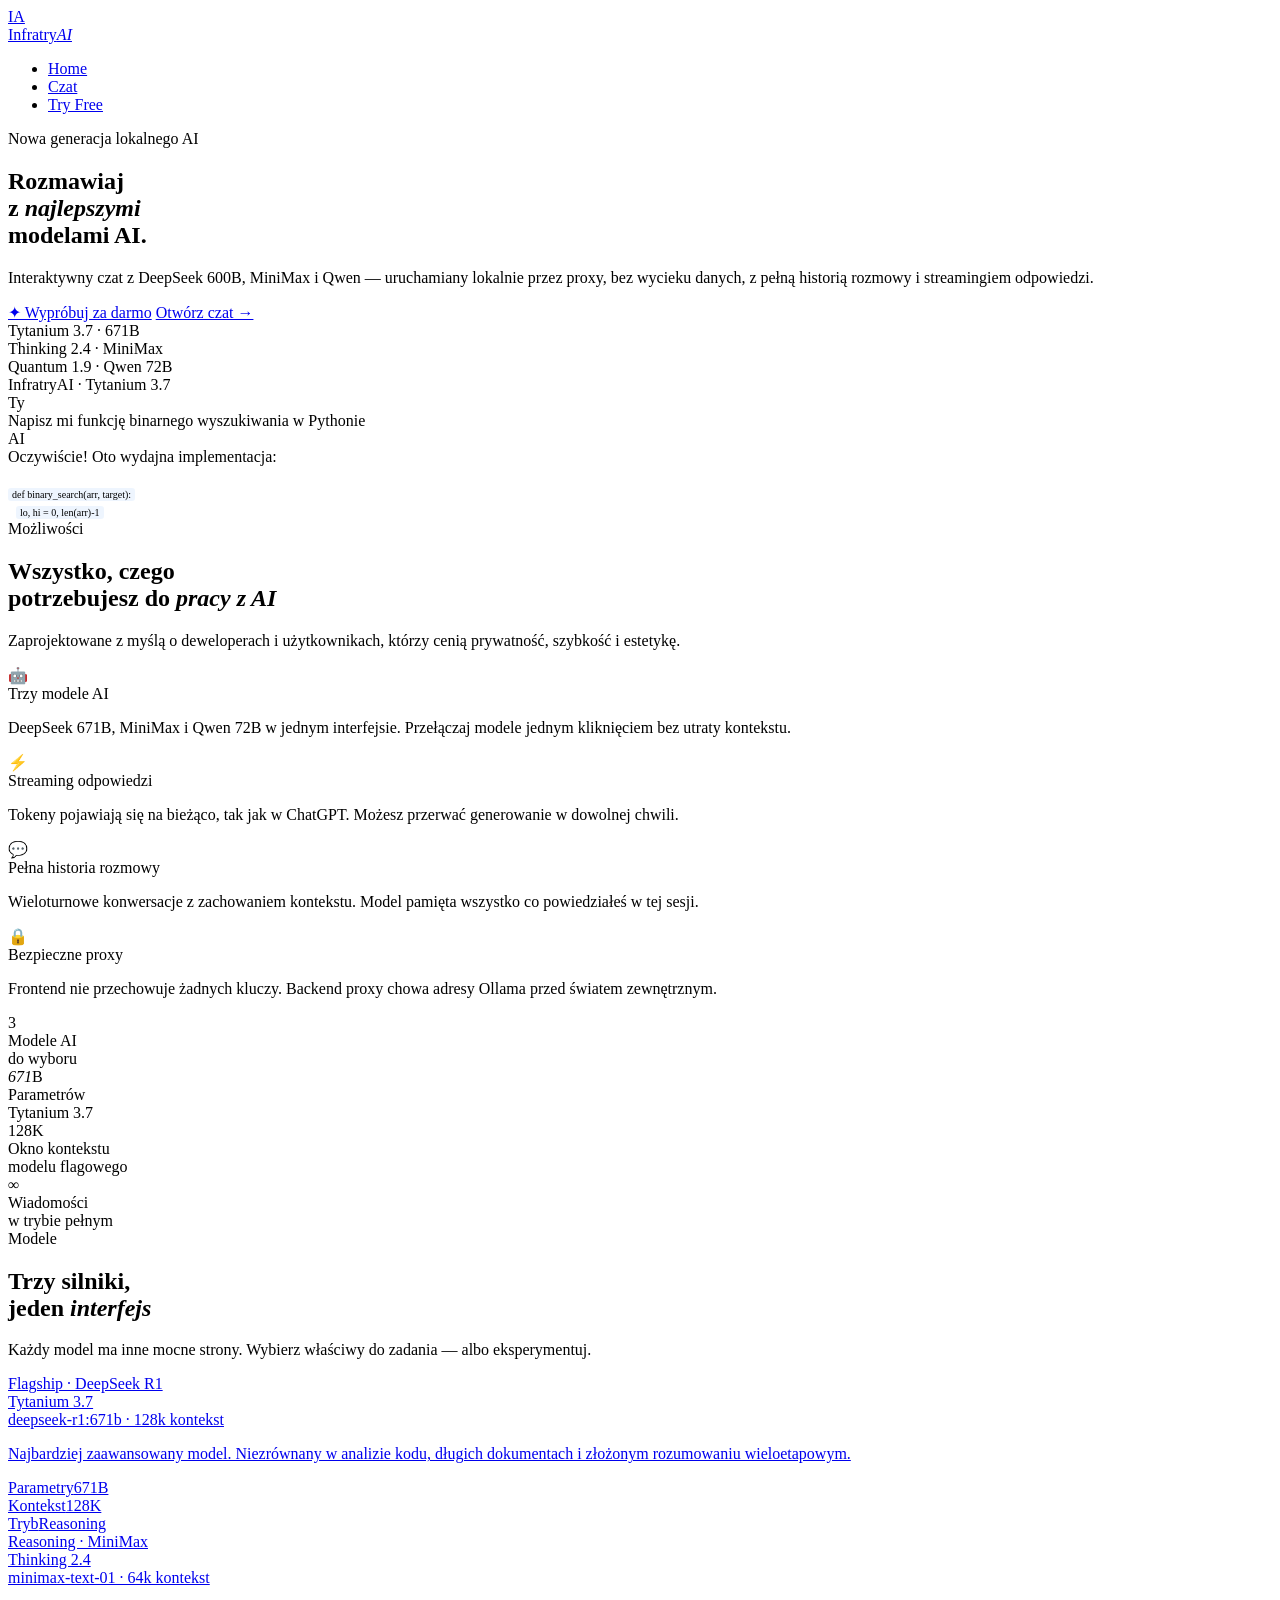
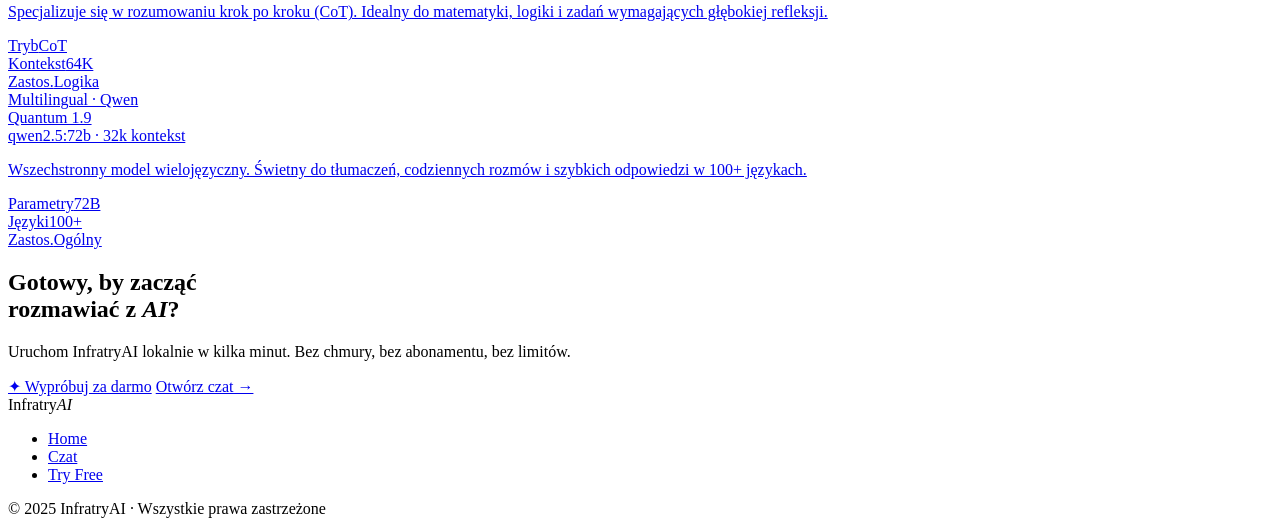
==== files/index.html @ a2c4d682 "Add files via upload" ====
<!DOCTYPE html>
<html lang="pl">
<head>
  <meta charset="UTF-8">
  <meta name="viewport" content="width=device-width, initial-scale=1.0">
  <title>InfratryAI — Rozmawiaj z najlepszymi modelami AI</title>
  <meta name="description" content="Interaktywny czat AI z modelami DeepSeek 600B, MiniMax i Qwen. Lokalnie, bezpiecznie, błyskawicznie.">
  <link rel="stylesheet" href="css/style.css">
</head>
<body>

<!-- NAV -->
<nav class="nav">
  <a href="index.html" class="nav-brand">
    <div class="nav-mark">IA</div>
    <span class="nav-wordmark">Infratry<em>AI</em></span>
  </a>
  <ul class="nav-links" id="nav-links">
    <li><a href="index.html" class="active">Home</a></li>
    <li><a href="czat.html">Czat</a></li>
    <li><a href="try-free.html" class="nav-cta">Try Free</a></li>
  </ul>
  <div class="hamburger" id="hamburger"><span></span><span></span><span></span></div>
</nav>

<!-- HERO -->
<section class="hero">
  <div class="hero-orb orb-1"></div>
  <div class="hero-orb orb-2"></div>
  <div class="hero-orb orb-3"></div>

  <div class="hero-inner">
    <div class="hero-pill">
      <span class="pill-dot"></span>
      Nowa generacja lokalnego AI
    </div>

    <h1 class="hero-h1">
      Rozmawiaj<br>
      z <em>najlepszymi</em><br>
      <span class="dim">modelami AI.</span>
    </h1>

    <p class="hero-desc">
      Interaktywny czat z DeepSeek 600B, MiniMax i Qwen —
      uruchamiany lokalnie przez proxy, bez wycieku danych,
      z pełną historią rozmowy i streamingiem odpowiedzi.
    </p>

    <div class="hero-ctas">
      <a href="try-free.html" class="btn btn-primary">✦ Wypróbuj za darmo</a>
      <a href="czat.html"     class="btn btn-outline">Otwórz czat →</a>
    </div>

    <div class="model-chips">
      <div class="mchip"><span class="mchip-dot blue"></span>Tytanium 3.7 · 671B</div>
      <div class="mchip"><span class="mchip-dot purple"></span>Thinking 2.4 · MiniMax</div>
      <div class="mchip"><span class="mchip-dot teal"></span>Quantum 1.9 · Qwen 72B</div>
    </div>
  </div>

  <!-- Floating chat mockup -->
  <div class="hero-visual">
    <div class="mockup-window">
      <div class="mockup-bar">
        <div class="mockup-dot r"></div>
        <div class="mockup-dot y"></div>
        <div class="mockup-dot g"></div>
        <span class="mockup-title">InfratryAI · Tytanium 3.7</span>
      </div>
      <div class="mockup-body">
        <div class="mock-msg user" style="animation-delay:.1s">
          <div class="mock-avatar usr">Ty</div>
          <div class="mock-bubble">Napisz mi funkcję binarnego wyszukiwania w Pythonie</div>
        </div>
        <div class="mock-msg ai" style="animation-delay:.3s">
          <div class="mock-avatar ai">AI</div>
          <div class="mock-bubble">
            Oczywiście! Oto wydajna implementacja:<br><br>
            <code style="font-family:inherit;background:rgba(91,156,246,0.1);padding:1px 4px;border-radius:3px;font-size:10px">def binary_search(arr, target):</code><br>
            &nbsp;&nbsp;<code style="font-family:inherit;background:rgba(91,156,246,0.1);padding:1px 4px;border-radius:3px;font-size:10px">lo, hi = 0, len(arr)-1</code><span class="mock-cursor"></span>
          </div>
        </div>
      </div>
    </div>
  </div>
</section>

<!-- FEATURES -->
<section class="section">
  <div class="section-inner">
    <div class="eyebrow reveal">Możliwości</div>
    <h2 class="section-h2 reveal" style="transition-delay:.05s">Wszystko, czego<br>potrzebujesz do <em>pracy z AI</em></h2>
    <p class="section-p reveal" style="transition-delay:.1s">Zaprojektowane z myślą o deweloperach i użytkownikach, którzy cenią prywatność, szybkość i estetykę.</p>

    <div class="feat-grid">
      <div class="feat-cell reveal" style="transition-delay:.1s">
        <div class="feat-icon ib">🤖</div>
        <div class="feat-h">Trzy modele AI</div>
        <p class="feat-p">DeepSeek 671B, MiniMax i Qwen 72B w jednym interfejsie. Przełączaj modele jednym kliknięciem bez utraty kontekstu.</p>
      </div>
      <div class="feat-cell reveal" style="transition-delay:.15s">
        <div class="feat-icon ip">⚡</div>
        <div class="feat-h">Streaming odpowiedzi</div>
        <p class="feat-p">Tokeny pojawiają się na bieżąco, tak jak w ChatGPT. Możesz przerwać generowanie w dowolnej chwili.</p>
      </div>
      <div class="feat-cell reveal" style="transition-delay:.2s">
        <div class="feat-icon it">💬</div>
        <div class="feat-h">Pełna historia rozmowy</div>
        <p class="feat-p">Wieloturnowe konwersacje z zachowaniem kontekstu. Model pamięta wszystko co powiedziałeś w tej sesji.</p>
      </div>
      <div class="feat-cell reveal" style="transition-delay:.25s">
        <div class="feat-icon ia">🔒</div>
        <div class="feat-h">Bezpieczne proxy</div>
        <p class="feat-p">Frontend nie przechowuje żadnych kluczy. Backend proxy chowa adresy Ollama przed światem zewnętrznym.</p>
      </div>
    </div>
  </div>
</section>

<!-- STATS -->
<section class="section" style="padding-top:0">
  <div class="section-inner">
    <div class="stats-row reveal">
      <div class="stat-cell">
        <div class="stat-n">3</div>
        <div class="stat-l">Modele AI<br>do wyboru</div>
      </div>
      <div class="stat-cell">
        <div class="stat-n"><em>671</em>B</div>
        <div class="stat-l">Parametrów<br>Tytanium 3.7</div>
      </div>
      <div class="stat-cell">
        <div class="stat-n">128K</div>
        <div class="stat-l">Okno kontekstu<br>modelu flagowego</div>
      </div>
      <div class="stat-cell">
        <div class="stat-n">∞</div>
        <div class="stat-l">Wiadomości<br>w trybie pełnym</div>
      </div>
    </div>
  </div>
</section>

<!-- MODELS -->
<section class="section">
  <div class="section-inner">
    <div class="eyebrow reveal">Modele</div>
    <h2 class="section-h2 reveal" style="transition-delay:.05s">Trzy silniki,<br>jeden <em>interfejs</em></h2>
    <p class="section-p reveal" style="transition-delay:.1s">Każdy model ma inne mocne strony. Wybierz właściwy do zadania — albo eksperymentuj.</p>

    <div class="models-strip">
      <a href="czat.html?model=tytanium-3.7" class="model-tile t-blue reveal" style="transition-delay:.1s">
        <div class="tile-eyebrow blue"><span class="tile-dot"></span>Flagship · DeepSeek R1</div>
        <div class="tile-name">Tytanium 3.7</div>
        <div class="tile-alias">deepseek-r1:671b · 128k kontekst</div>
        <p class="tile-desc">Najbardziej zaawansowany model. Niezrównany w analizie kodu, długich dokumentach i złożonym rozumowaniu wieloetapowym.</p>
        <div class="tile-specs">
          <div><span class="tile-spec-label">Parametry</span><span class="tile-spec-val">671B</span></div>
          <div><span class="tile-spec-label">Kontekst</span><span class="tile-spec-val">128K</span></div>
          <div><span class="tile-spec-label">Tryb</span><span class="tile-spec-val">Reasoning</span></div>
        </div>
      </a>

      <a href="czat.html?model=thinking-2.4" class="model-tile t-purple reveal" style="transition-delay:.15s">
        <div class="tile-eyebrow purple"><span class="tile-dot"></span>Reasoning · MiniMax</div>
        <div class="tile-name">Thinking 2.4</div>
        <div class="tile-alias">minimax-text-01 · 64k kontekst</div>
        <p class="tile-desc">Specjalizuje się w rozumowaniu krok po kroku (CoT). Idealny do matematyki, logiki i zadań wymagających głębokiej refleksji.</p>
        <div class="tile-specs">
          <div><span class="tile-spec-label">Tryb</span><span class="tile-spec-val">CoT</span></div>
          <div><span class="tile-spec-label">Kontekst</span><span class="tile-spec-val">64K</span></div>
          <div><span class="tile-spec-label">Zastos.</span><span class="tile-spec-val">Logika</span></div>
        </div>
      </a>

      <a href="czat.html?model=quantum-1.9" class="model-tile t-teal reveal" style="transition-delay:.2s">
        <div class="tile-eyebrow teal"><span class="tile-dot"></span>Multilingual · Qwen</div>
        <div class="tile-name">Quantum 1.9</div>
        <div class="tile-alias">qwen2.5:72b · 32k kontekst</div>
        <p class="tile-desc">Wszechstronny model wielojęzyczny. Świetny do tłumaczeń, codziennych rozmów i szybkich odpowiedzi w 100+ językach.</p>
        <div class="tile-specs">
          <div><span class="tile-spec-label">Parametry</span><span class="tile-spec-val">72B</span></div>
          <div><span class="tile-spec-label">Języki</span><span class="tile-spec-val">100+</span></div>
          <div><span class="tile-spec-label">Zastos.</span><span class="tile-spec-val">Ogólny</span></div>
        </div>
      </a>
    </div>
  </div>
</section>

<!-- CTA BAND -->
<section class="cta-band">
  <div class="cta-band-inner">
    <h2 class="cta-h">Gotowy, by zacząć<br>rozmawiać z <em>AI</em>?</h2>
    <p class="cta-p">Uruchom InfratryAI lokalnie w kilka minut. Bez chmury, bez abonamentu, bez limitów.</p>
    <div class="cta-btns">
      <a href="try-free.html" class="btn btn-primary">✦ Wypróbuj za darmo</a>
      <a href="czat.html"     class="btn btn-outline">Otwórz czat →</a>
    </div>
  </div>
</section>

<!-- FOOTER -->
<footer>
  <div class="footer-brand">Infratry<em>AI</em></div>
  <ul class="footer-nav">
    <li><a href="index.html">Home</a></li>
    <li><a href="czat.html">Czat</a></li>
    <li><a href="try-free.html">Try Free</a></li>
  </ul>
  <div class="footer-copy">© 2025 InfratryAI · Wszystkie prawa zastrzeżone</div>
</footer>

<script src="js/main.js"></script>
</body>
</html>
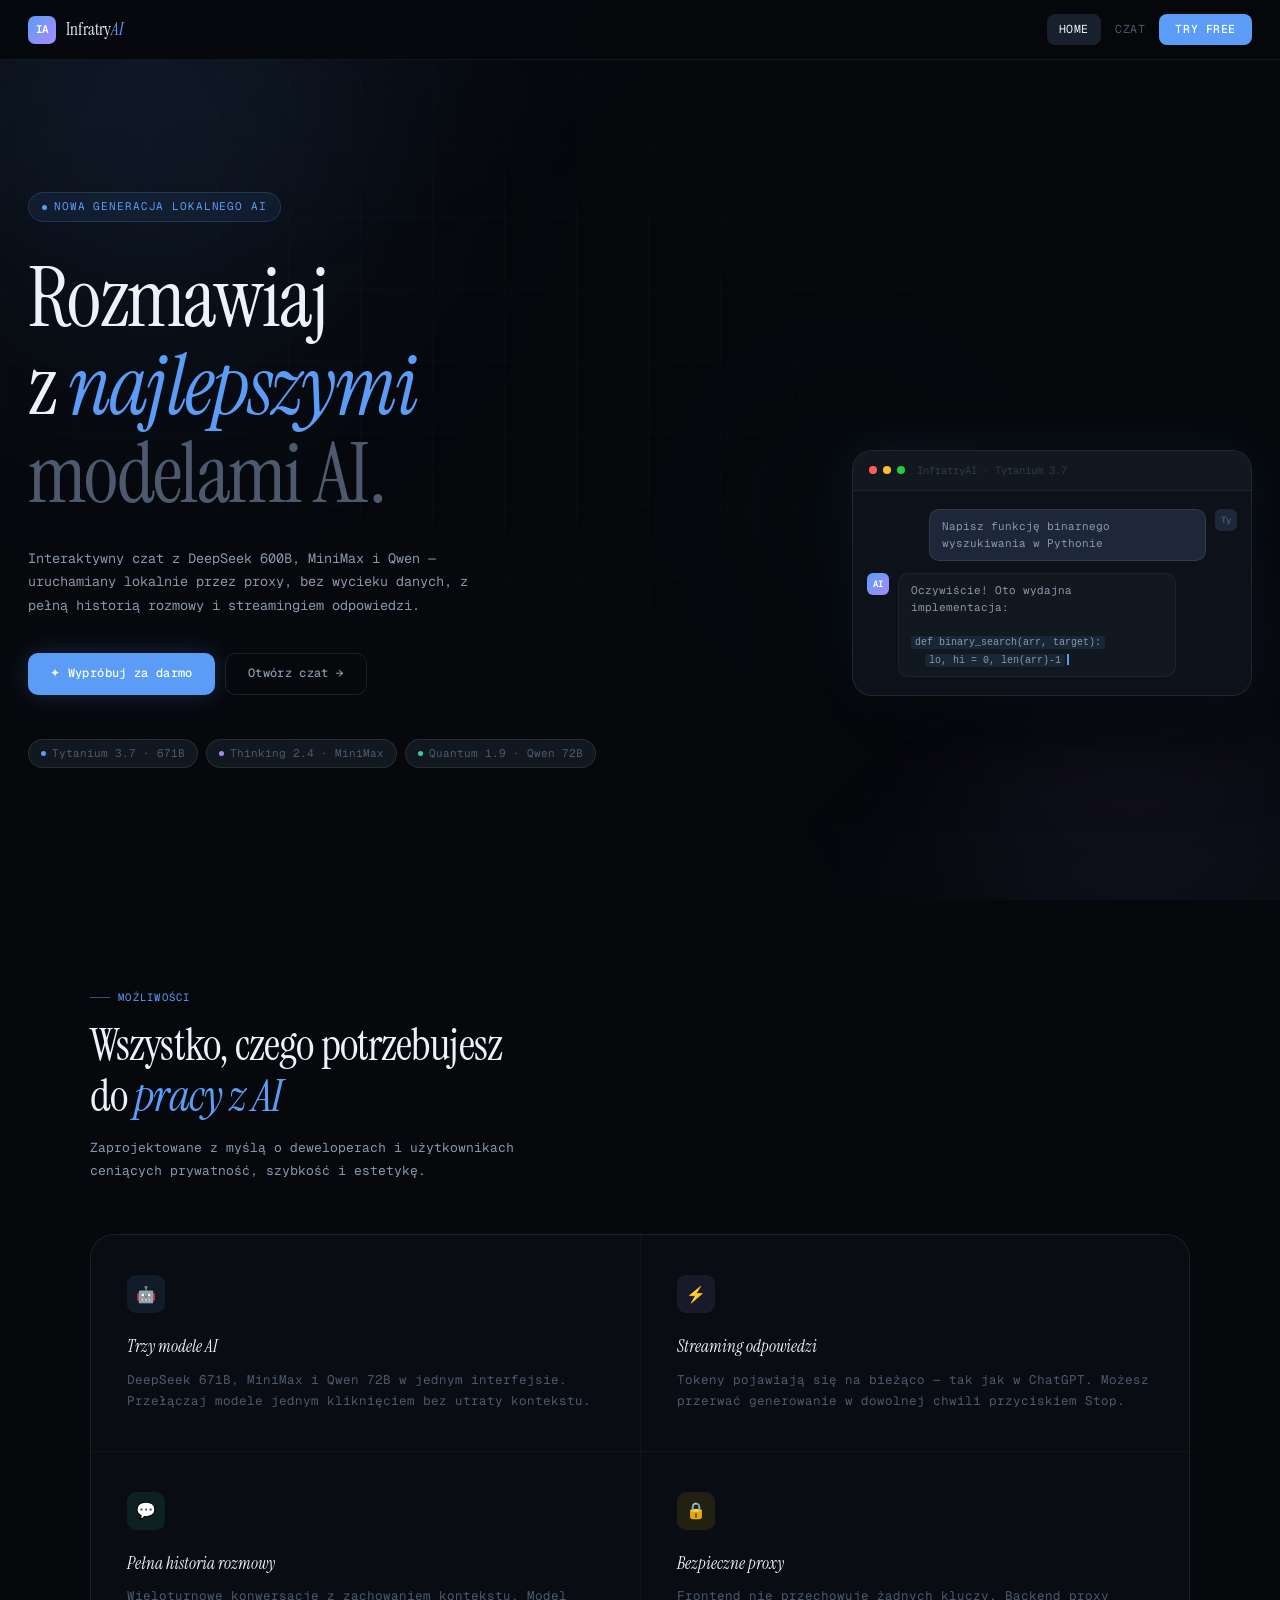
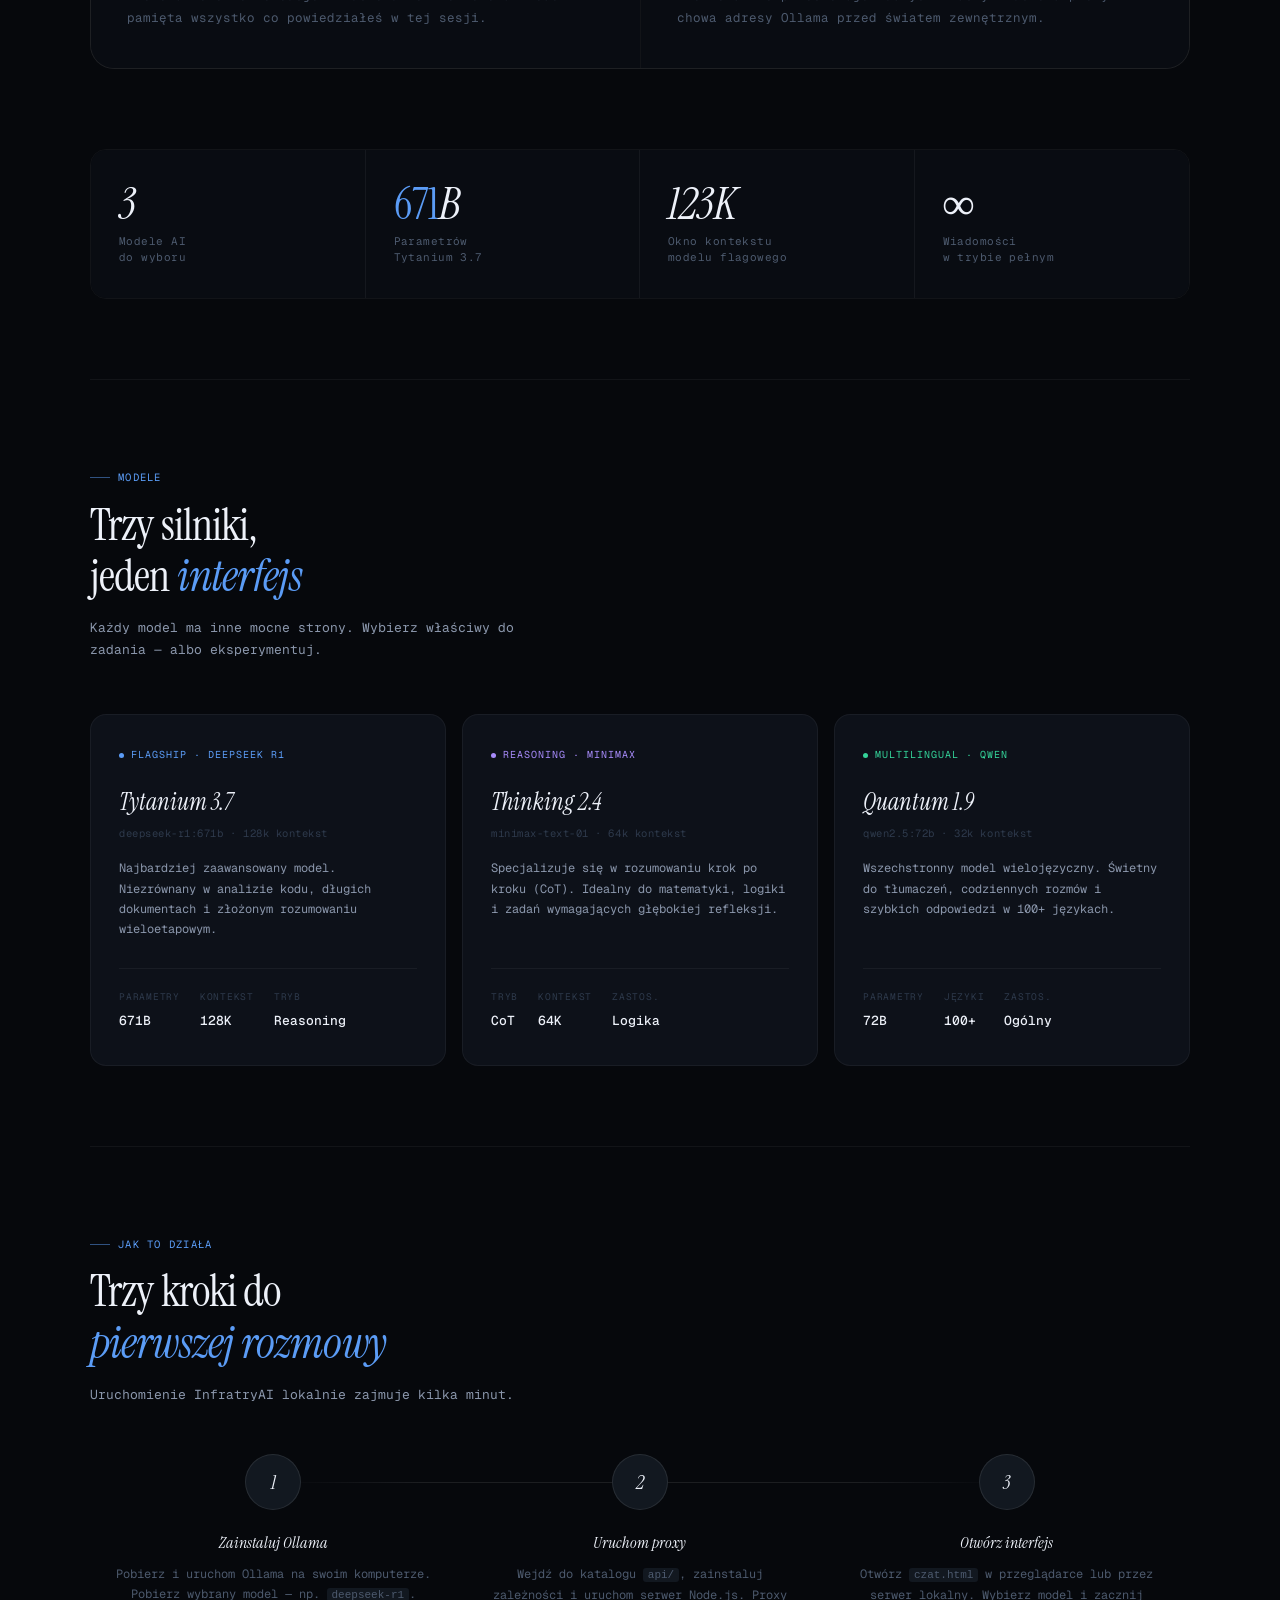
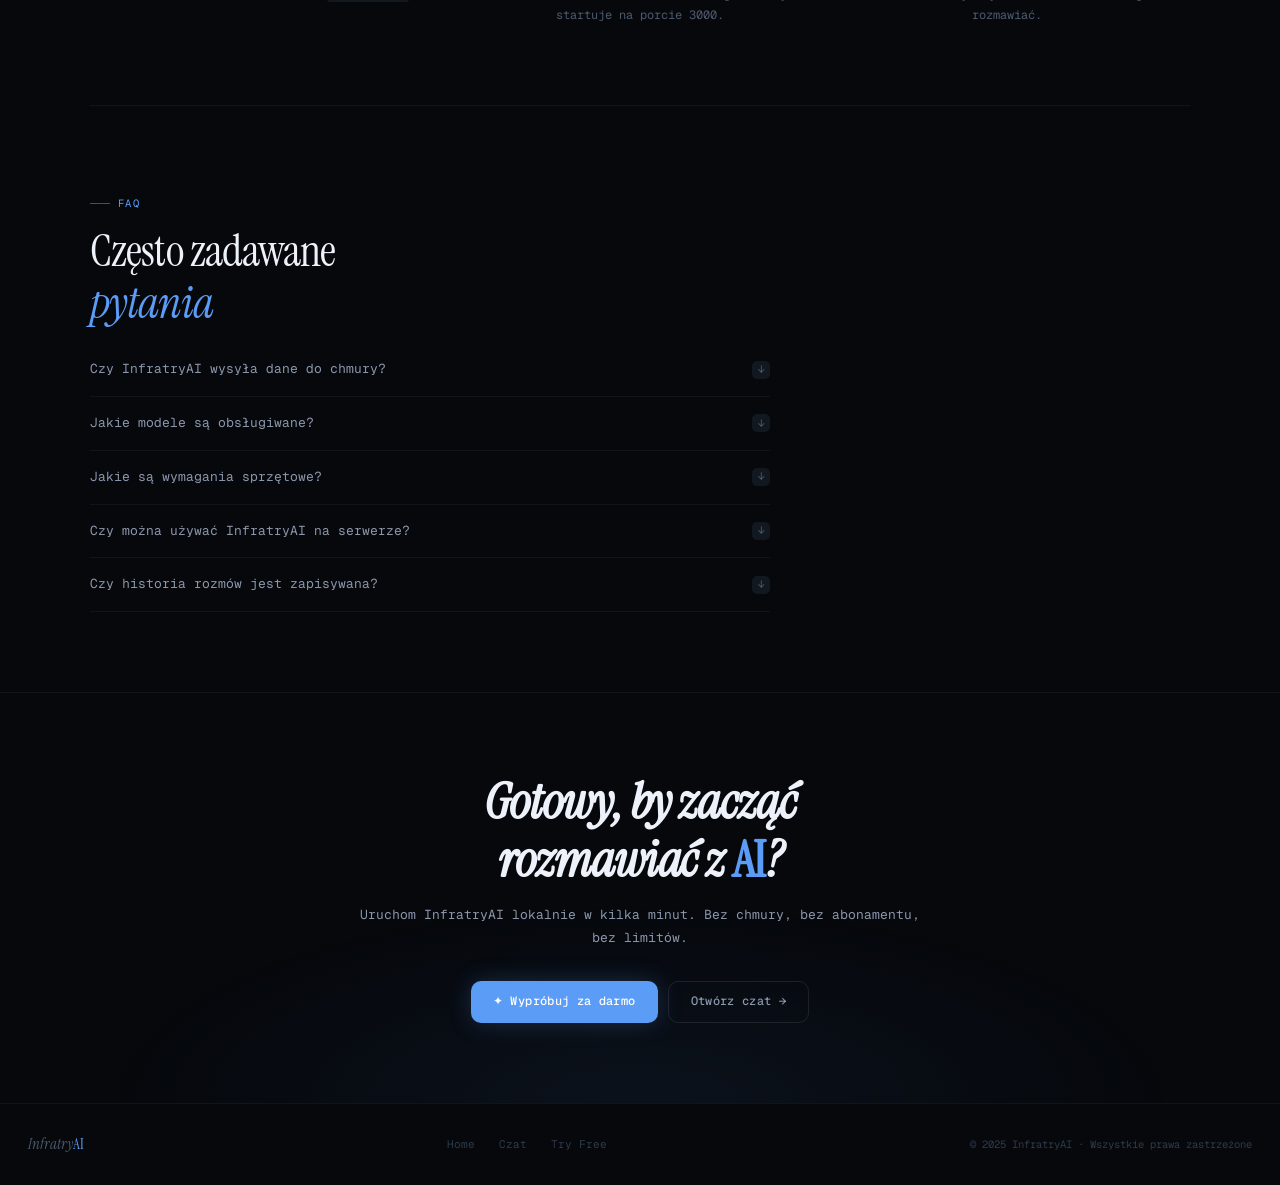
==== commit 955df328: "Add files via upload" ====
--- a/files/index.html
+++ b/files/index.html
@@ -1,11 +1,205 @@
 <!DOCTYPE html>
 <html lang="pl">
 <head>
-  <meta charset="UTF-8">
-  <meta name="viewport" content="width=device-width, initial-scale=1.0">
-  <title>InfratryAI — Rozmawiaj z najlepszymi modelami AI</title>
-  <meta name="description" content="Interaktywny czat AI z modelami DeepSeek 600B, MiniMax i Qwen. Lokalnie, bezpiecznie, błyskawicznie.">
-  <link rel="stylesheet" href="css/style.css">
+<meta charset="UTF-8">
+<meta name="viewport" content="width=device-width, initial-scale=1.0">
+<title>InfratryAI — Rozmawiaj z najlepszymi modelami AI</title>
+<meta name="description" content="Interaktywny czat AI z modelami DeepSeek 600B, MiniMax i Qwen.">
+<link rel="preconnect" href="https://fonts.googleapis.com">
+<link rel="preconnect" href="https://fonts.gstatic.com" crossorigin>
+<link href="https://fonts.googleapis.com/css2?family=Instrument+Serif:ital@0;1&family=Geist+Mono:wght@300;400;500;600&display=swap" rel="stylesheet">
+<style>
+:root{
+  --s0:#06080c;--s1:#090c12;--s2:#0d1119;--s3:#121820;--s4:#181f2d;--s5:#1e2739;--s6:#263147;
+  --b1:rgba(255,255,255,0.05);--b2:rgba(255,255,255,0.09);--b3:rgba(255,255,255,0.14);
+  --t1:#edf1f9;--t2:#8b97ac;--t3:#4d5a6e;--t4:#2e3a4c;
+  --blue:#5b9cf6;--purple:#a78bfa;--teal:#34d399;--amber:#fbbf24;
+  --serif:'Instrument Serif',Georgia,serif;
+  --mono:'Geist Mono','SF Mono',Menlo,monospace;
+  --nav-h:60px;--max:1100px;--r:10px;--r-lg:16px;--r-xl:24px;
+}
+*,*::before,*::after{box-sizing:border-box;margin:0;padding:0}
+html{scroll-behavior:smooth}
+body{font-family:var(--mono);background:var(--s0);color:var(--t1);line-height:1.6;overflow-x:hidden;-webkit-font-smoothing:antialiased}
+body::before{content:'';position:fixed;inset:0;background:radial-gradient(ellipse 80% 60% at 10% 0%,rgba(91,156,246,.05) 0%,transparent 55%),radial-gradient(ellipse 60% 50% at 90% 100%,rgba(167,139,250,.04) 0%,transparent 50%);pointer-events:none;z-index:0}
+
+/* NAV */
+.nav{position:fixed;top:0;left:0;right:0;height:var(--nav-h);z-index:900;display:flex;align-items:center;justify-content:space-between;padding:0 28px;background:rgba(6,8,12,.92);backdrop-filter:blur(28px);border-bottom:1px solid var(--b1)}
+.nav-brand{display:flex;align-items:center;gap:10px;text-decoration:none}
+.nav-mark{width:28px;height:28px;background:linear-gradient(135deg,var(--blue),var(--purple));border-radius:7px;display:flex;align-items:center;justify-content:center;font-size:11px;font-weight:600;color:#fff;letter-spacing:-.5px}
+.nav-wordmark{font-family:var(--serif);font-size:17px;color:var(--t1)}
+.nav-wordmark em{font-style:italic;color:var(--blue)}
+.nav-links{display:flex;align-items:center;gap:2px;list-style:none}
+.nav-links a{display:block;padding:6px 12px;color:var(--t3);text-decoration:none;font-size:11.5px;letter-spacing:.05em;text-transform:uppercase;border-radius:8px;transition:all .2s}
+.nav-links a:hover,.nav-links a.active{color:var(--t1);background:var(--s4)}
+.nav-cta{background:var(--blue)!important;color:#fff!important;font-weight:500!important;padding:6px 16px!important}
+.nav-cta:hover{background:#4a8fe8!important;transform:translateY(-1px)}
+.hamburger{display:none;flex-direction:column;gap:5px;cursor:pointer;padding:6px;border-radius:6px}
+.hamburger span{display:block;width:20px;height:1.5px;background:var(--t2);border-radius:2px;transition:all .25s}
+
+/* HERO */
+.hero{position:relative;min-height:100vh;display:flex;align-items:center;padding:calc(var(--nav-h) + 80px) 28px 80px;overflow:hidden;z-index:1}
+.hero::before{content:'';position:absolute;inset:0;background-image:linear-gradient(rgba(91,156,246,.03) 1px,transparent 1px),linear-gradient(90deg,rgba(91,156,246,.03) 1px,transparent 1px);background-size:72px 72px;mask-image:radial-gradient(ellipse 75% 75% at 40% 40%,black 20%,transparent 100%);pointer-events:none}
+.orb{position:absolute;border-radius:50%;filter:blur(100px);pointer-events:none}
+.orb1{width:700px;height:700px;top:-200px;left:-200px;background:radial-gradient(circle,rgba(91,156,246,.13),transparent 65%);animation:drift 12s ease-in-out infinite}
+.orb2{width:500px;height:500px;bottom:-100px;right:-100px;background:radial-gradient(circle,rgba(167,139,250,.09),transparent 65%);animation:drift 15s ease-in-out infinite reverse}
+.orb3{width:300px;height:300px;top:40%;left:55%;background:radial-gradient(circle,rgba(52,211,153,.06),transparent 65%);animation:drift 9s ease-in-out infinite 3s}
+@keyframes drift{0%,100%{transform:translate(0,0) scale(1)}33%{transform:translate(30px,-20px) scale(1.04)}66%{transform:translate(-20px,15px) scale(.97)}}
+.hero-inner{position:relative;z-index:1;max-width:660px}
+.pill{display:inline-flex;align-items:center;gap:7px;padding:5px 13px;background:rgba(91,156,246,.08);border:1px solid rgba(91,156,246,.2);border-radius:100px;font-size:11px;color:var(--blue);letter-spacing:.08em;text-transform:uppercase;margin-bottom:32px;animation:fadeup .7s ease both}
+.pill-dot{width:5px;height:5px;border-radius:50%;background:var(--blue);animation:blink 2s ease-in-out infinite}
+@keyframes blink{0%,100%{opacity:1}50%{opacity:.2}}
+.hero-h1{font-family:var(--serif);font-size:clamp(3rem,6.5vw,5.5rem);font-weight:400;line-height:1.06;letter-spacing:-.02em;margin-bottom:28px;animation:fadeup .7s ease .1s both}
+.hero-h1 em{font-style:italic;color:var(--blue)}
+.hero-h1 .dim{color:var(--t3)}
+.hero-desc{font-size:13.5px;color:var(--t2);max-width:440px;margin-bottom:36px;line-height:1.75;animation:fadeup .7s ease .2s both}
+.hero-ctas{display:flex;gap:10px;flex-wrap:wrap;margin-bottom:44px;animation:fadeup .7s ease .3s both}
+.mchips{display:flex;flex-wrap:wrap;gap:8px;animation:fadeup .7s ease .4s both}
+.mchip{display:flex;align-items:center;gap:6px;padding:5px 12px;background:var(--s3);border:1px solid var(--b2);border-radius:100px;font-size:11px;color:var(--t3)}
+.mchip-dot{width:5px;height:5px;border-radius:50%;flex-shrink:0}
+.md-blue{background:var(--blue)}.md-purple{background:var(--purple)}.md-teal{background:var(--teal)}
+
+/* Hero visual */
+.hero-visual{position:absolute;right:28px;top:50%;transform:translateY(-50%);width:400px;animation:fadeup .9s ease .5s both;pointer-events:none}
+.mockup{background:var(--s2);border:1px solid var(--b2);border-radius:20px;overflow:hidden;box-shadow:0 40px 80px rgba(0,0,0,.5),0 0 60px rgba(91,156,246,.1)}
+.mbar{display:flex;align-items:center;gap:6px;padding:11px 16px;background:var(--s3);border-bottom:1px solid var(--b1)}
+.mdot{width:8px;height:8px;border-radius:50%}
+.mdot.r{background:#ff5f56}.mdot.y{background:#ffbd2e}.mdot.g{background:#27c93f}
+.mtitle{margin-left:6px;font-size:10.5px;color:var(--t4)}
+.mbody{padding:18px 14px;display:flex;flex-direction:column;gap:12px}
+.mmsg{display:flex;gap:9px}
+.mmsg.mu{flex-direction:row-reverse}
+.mav{width:22px;height:22px;border-radius:6px;flex-shrink:0;display:flex;align-items:center;justify-content:center;font-size:9px;font-weight:600;color:#fff}
+.mav.ai{background:linear-gradient(135deg,var(--blue),var(--purple))}.mav.u{background:var(--s5);color:var(--t3)}
+.mb{padding:8px 12px;border-radius:10px;font-size:11px;line-height:1.55;max-width:75%}
+.mmsg.ai .mb{background:var(--s3);border:1px solid var(--b1);color:var(--t2)}
+.mmsg.mu .mb{background:var(--s5);border:1px solid var(--b2);color:var(--t2)}
+.mcur{display:inline-block;width:2px;height:11px;background:var(--blue);vertical-align:middle;margin-left:2px;animation:blink .8s step-end infinite}
+
+/* BUTTONS */
+.btn{display:inline-flex;align-items:center;gap:7px;padding:10px 22px;border-radius:var(--r);font-family:var(--mono);font-size:12px;font-weight:500;letter-spacing:.03em;text-decoration:none;cursor:pointer;border:none;transition:all .2s ease;white-space:nowrap}
+.btn-p{background:var(--blue);color:#fff;box-shadow:0 0 24px rgba(91,156,246,.22)}
+.btn-p:hover{background:#4a8fe8;box-shadow:0 0 40px rgba(91,156,246,.35);transform:translateY(-1px)}
+.btn-o{background:transparent;color:var(--t2);border:1px solid var(--b2)}
+.btn-o:hover{background:var(--s3);border-color:var(--b3);color:var(--t1);transform:translateY(-1px)}
+
+/* SECTIONS */
+.sec{position:relative;z-index:1;padding:80px 28px}
+.sec-inner{max-width:var(--max);margin:0 auto}
+.eyebrow{display:inline-flex;align-items:center;gap:8px;font-size:10.5px;letter-spacing:.12em;text-transform:uppercase;color:var(--blue);margin-bottom:14px}
+.eyebrow::before{content:'';display:block;width:20px;height:1px;background:var(--blue);opacity:.5}
+.sec-h2{font-family:var(--serif);font-size:clamp(1.9rem,3.5vw,3rem);font-weight:400;line-height:1.15;letter-spacing:-.02em;margin-bottom:14px}
+.sec-h2 em{font-style:italic;color:var(--blue)}
+.sec-p{font-size:13px;color:var(--t2);max-width:460px;line-height:1.75;margin-bottom:52px}
+
+/* FEATURES GRID */
+.feat-grid{display:grid;grid-template-columns:repeat(2,1fr);gap:1px;background:var(--b1);border:1px solid var(--b1);border-radius:var(--r-xl);overflow:hidden}
+.feat-cell{background:var(--s1);padding:40px 36px;transition:background .3s;position:relative;overflow:hidden}
+.feat-cell::after{content:'';position:absolute;top:0;left:0;right:0;height:1px;background:linear-gradient(90deg,transparent,var(--b3),transparent);opacity:0;transition:opacity .3s}
+.feat-cell:hover{background:var(--s2)}.feat-cell:hover::after{opacity:1}
+.feat-icon{width:38px;height:38px;border-radius:9px;display:flex;align-items:center;justify-content:center;font-size:16px;margin-bottom:20px}
+.fi-b{background:rgba(91,156,246,.1)}.fi-p{background:rgba(167,139,250,.1)}.fi-t{background:rgba(52,211,153,.1)}.fi-a{background:rgba(251,191,36,.1)}
+.feat-h{font-family:var(--serif);font-size:17px;font-style:italic;margin-bottom:8px;color:var(--t1)}
+.feat-p{font-size:12.5px;color:var(--t3);line-height:1.7}
+
+/* STATS */
+.stats-row{display:grid;grid-template-columns:repeat(4,1fr);border:1px solid var(--b1);border-radius:var(--r-lg);overflow:hidden;margin-bottom:0}
+.stat-cell{padding:32px 28px;border-right:1px solid var(--b1);background:var(--s1)}
+.stat-cell:last-child{border-right:none}
+.stat-n{font-family:var(--serif);font-size:2.8rem;font-style:italic;color:var(--t1);line-height:1;margin-bottom:6px}
+.stat-n em{color:var(--blue);font-style:normal}
+.stat-l{font-size:11px;color:var(--t3);letter-spacing:.04em;line-height:1.5}
+
+/* MODELS */
+.models-strip{display:grid;grid-template-columns:repeat(3,1fr);gap:16px}
+.mtile{position:relative;background:var(--s2);border:1px solid var(--b1);border-radius:var(--r-lg);padding:32px 28px;transition:all .3s ease;text-decoration:none;display:flex;flex-direction:column;overflow:hidden;color:var(--t1)}
+.mtile::before{content:'';position:absolute;inset:0;border-radius:inherit;opacity:0;transition:opacity .3s}
+.mtile.tb::before{background:radial-gradient(ellipse 80% 60% at 50% 0%,rgba(91,156,246,.09),transparent)}
+.mtile.tp::before{background:radial-gradient(ellipse 80% 60% at 50% 0%,rgba(167,139,250,.08),transparent)}
+.mtile.tt::before{background:radial-gradient(ellipse 80% 60% at 50% 0%,rgba(52,211,153,.07),transparent)}
+.mtile:hover{transform:translateY(-4px);box-shadow:0 24px 48px rgba(0,0,0,.4)}
+.mtile:hover::before{opacity:1}
+.mtile.tb:hover{border-color:rgba(91,156,246,.25)}
+.mtile.tp:hover{border-color:rgba(167,139,250,.25)}
+.mtile.tt:hover{border-color:rgba(52,211,153,.25)}
+.tile-ey{display:flex;align-items:center;gap:7px;font-size:10px;letter-spacing:.1em;text-transform:uppercase;margin-bottom:20px;position:relative}
+.tile-ey.tc-b{color:var(--blue)}.tile-ey.tc-p{color:var(--purple)}.tile-ey.tc-t{color:var(--teal)}
+.tile-dot{width:5px;height:5px;border-radius:50%;background:currentColor;animation:blink 2.5s ease-in-out infinite}
+.tile-name{font-family:var(--serif);font-size:24px;font-style:italic;margin-bottom:4px;color:var(--t1);position:relative}
+.tile-alias{font-size:10.5px;color:var(--t4);letter-spacing:.05em;margin-bottom:16px;position:relative}
+.tile-desc{font-size:12px;color:var(--t2);line-height:1.7;margin-bottom:28px;flex:1;position:relative}
+.tile-specs{display:flex;gap:20px;padding-top:20px;border-top:1px solid var(--b1);position:relative}
+.spec-l{font-size:9.5px;color:var(--t4);text-transform:uppercase;letter-spacing:.08em;display:block;margin-bottom:3px}
+.spec-v{font-size:13px;color:var(--t1);font-weight:500}
+
+/* HOW IT WORKS */
+.steps{display:grid;grid-template-columns:repeat(3,1fr);gap:0;position:relative}
+.steps::before{content:'';position:absolute;top:28px;left:calc(100%/6);right:calc(100%/6);height:1px;background:linear-gradient(90deg,transparent,var(--b2) 20%,var(--b2) 80%,transparent);pointer-events:none}
+.step{padding:0 24px;text-align:center}
+.step-num{width:56px;height:56px;border-radius:50%;background:var(--s3);border:1px solid var(--b2);display:flex;align-items:center;justify-content:center;margin:0 auto 20px;font-family:var(--serif);font-size:20px;font-style:italic;color:var(--t1);position:relative;z-index:1;transition:all .3s}
+.step:hover .step-num{background:var(--s4);border-color:rgba(91,156,246,.3);box-shadow:0 0 24px rgba(91,156,246,.15)}
+.step-title{font-family:var(--serif);font-size:16px;font-style:italic;margin-bottom:8px;color:var(--t1)}
+.step-desc{font-size:12px;color:var(--t3);line-height:1.7}
+/* FAQ */
+.faq-list{max-width:680px}
+.faq-item{border-bottom:1px solid var(--b1)}
+.faq-q{display:flex;align-items:center;justify-content:space-between;padding:16px 0;cursor:pointer;color:var(--t2);font-size:13px;transition:color .2s;gap:12px}
+.faq-q:hover{color:var(--t1)}
+.faq-arrow{width:18px;height:18px;border-radius:5px;background:var(--s3);display:flex;align-items:center;justify-content:center;font-size:11px;flex-shrink:0;transition:all .25s;color:var(--t3)}
+.faq-item.open .faq-arrow{background:var(--s4);transform:rotate(180deg);color:var(--blue)}
+.faq-a{max-height:0;overflow:hidden;transition:max-height .3s ease,padding .3s ease;font-size:12.5px;color:var(--t3);line-height:1.75}
+.faq-item.open .faq-a{max-height:200px;padding-bottom:16px}
+/* CTA BAND */
+.cta-band{position:relative;z-index:1;padding:80px 28px;text-align:center;border-top:1px solid var(--b1);overflow:hidden}
+.cta-band::before{content:'';position:absolute;inset:0;background:radial-gradient(ellipse 60% 70% at 50% 100%,rgba(91,156,246,.07),transparent 70%);pointer-events:none}
+.cta-inner{position:relative;max-width:560px;margin:0 auto}
+.cta-h{font-family:var(--serif);font-size:clamp(2rem,4vw,3.2rem);font-style:italic;line-height:1.12;letter-spacing:-.02em;margin-bottom:16px}
+.cta-h em{color:var(--blue);font-style:normal}
+.cta-p{font-size:13px;color:var(--t2);line-height:1.75;margin-bottom:32px}
+.cta-btns{display:flex;gap:10px;justify-content:center;flex-wrap:wrap}
+
+/* FOOTER */
+footer{position:relative;z-index:1;border-top:1px solid var(--b1);padding:28px;display:flex;align-items:center;justify-content:space-between;flex-wrap:wrap;gap:12px}
+.f-brand{font-family:var(--serif);font-size:15px;font-style:italic;color:var(--t3)}
+.f-brand em{color:var(--blue);font-style:normal}
+.f-nav{display:flex;gap:4px;list-style:none}
+.f-nav a{display:block;padding:4px 10px;font-size:11px;color:var(--t4);text-decoration:none;border-radius:6px;transition:color .2s}
+.f-nav a:hover{color:var(--t2)}
+.f-copy{font-size:10.5px;color:var(--t4)}
+.sec-divider{height:1px;background:var(--b1);max-width:var(--max);margin:0 auto}
+
+/* ANIMATIONS */
+@keyframes fadeup{from{opacity:0;transform:translateY(18px)}to{opacity:1;transform:translateY(0)}}
+.reveal{opacity:0;transform:translateY(16px);transition:opacity .6s ease,transform .6s ease}
+.reveal.in{opacity:1;transform:translateY(0)}
+
+/* RESPONSIVE */
+@media(max-width:960px){.hero-visual{display:none}}
+@media(max-width:900px){
+  .models-strip{grid-template-columns:1fr}
+  .stats-row{grid-template-columns:repeat(2,1fr)}
+  .stat-cell:nth-child(2){border-right:none}
+  .stat-cell:nth-child(3){border-top:1px solid var(--b1)}
+  .stat-cell:nth-child(4){border-top:1px solid var(--b1);border-right:none}
+  .feat-grid{grid-template-columns:1fr}
+}
+@media(max-width:720px){
+  .hamburger{display:flex}
+  .nav-links{position:fixed;top:var(--nav-h);left:0;right:0;background:rgba(9,12,18,.97);backdrop-filter:blur(20px);border-bottom:1px solid var(--b1);flex-direction:column;padding:12px;gap:2px;display:none;z-index:800}
+  .nav-links.open{display:flex}
+  .nav-links a{width:100%;padding:10px 14px;font-size:12px}
+  .sec{padding:56px 20px}
+  .hero{padding-left:20px;padding-right:20px}
+}
+@media(max-width:480px){
+  .hero-ctas{flex-direction:column}
+  .btn{width:100%;justify-content:center}
+  .cta-btns{flex-direction:column;align-items:center}
+  .stats-row{grid-template-columns:1fr}
+  .stat-cell{border-right:none!important;border-top:1px solid var(--b1)}
+  .stat-cell:first-child{border-top:none}
+}
+</style>
 </head>
 <body>
 
@@ -25,60 +219,44 @@
 
 <!-- HERO -->
 <section class="hero">
-  <div class="hero-orb orb-1"></div>
-  <div class="hero-orb orb-2"></div>
-  <div class="hero-orb orb-3"></div>
+  <div class="orb orb1"></div>
+  <div class="orb orb2"></div>
+  <div class="orb orb3"></div>
 
   <div class="hero-inner">
-    <div class="hero-pill">
-      <span class="pill-dot"></span>
-      Nowa generacja lokalnego AI
-    </div>
-
+    <div class="pill"><span class="pill-dot"></span>Nowa generacja lokalnego AI</div>
     <h1 class="hero-h1">
-      Rozmawiaj<br>
-      z <em>najlepszymi</em><br>
-      <span class="dim">modelami AI.</span>
+      Rozmawiaj<br>z <em>najlepszymi</em><br><span class="dim">modelami AI.</span>
     </h1>
-
-    <p class="hero-desc">
-      Interaktywny czat z DeepSeek 600B, MiniMax i Qwen —
-      uruchamiany lokalnie przez proxy, bez wycieku danych,
-      z pełną historią rozmowy i streamingiem odpowiedzi.
-    </p>
-
+    <p class="hero-desc">Interaktywny czat z DeepSeek 600B, MiniMax i Qwen — uruchamiany lokalnie przez proxy, bez wycieku danych, z pełną historią rozmowy i streamingiem odpowiedzi.</p>
     <div class="hero-ctas">
-      <a href="try-free.html" class="btn btn-primary">✦ Wypróbuj za darmo</a>
-      <a href="czat.html"     class="btn btn-outline">Otwórz czat →</a>
-    </div>
-
-    <div class="model-chips">
-      <div class="mchip"><span class="mchip-dot blue"></span>Tytanium 3.7 · 671B</div>
-      <div class="mchip"><span class="mchip-dot purple"></span>Thinking 2.4 · MiniMax</div>
-      <div class="mchip"><span class="mchip-dot teal"></span>Quantum 1.9 · Qwen 72B</div>
-    </div>
-  </div>
-
-  <!-- Floating chat mockup -->
+      <a href="try-free.html" class="btn btn-p">✦ Wypróbuj za darmo</a>
+      <a href="czat.html"     class="btn btn-o">Otwórz czat →</a>
+    </div>
+    <div class="mchips">
+      <div class="mchip"><span class="mchip-dot md-blue"></span>Tytanium 3.7 · 671B</div>
+      <div class="mchip"><span class="mchip-dot md-purple"></span>Thinking 2.4 · MiniMax</div>
+      <div class="mchip"><span class="mchip-dot md-teal"></span>Quantum 1.9 · Qwen 72B</div>
+    </div>
+  </div>
+
+  <!-- Floating mockup -->
   <div class="hero-visual">
-    <div class="mockup-window">
-      <div class="mockup-bar">
-        <div class="mockup-dot r"></div>
-        <div class="mockup-dot y"></div>
-        <div class="mockup-dot g"></div>
-        <span class="mockup-title">InfratryAI · Tytanium 3.7</span>
-      </div>
-      <div class="mockup-body">
-        <div class="mock-msg user" style="animation-delay:.1s">
-          <div class="mock-avatar usr">Ty</div>
-          <div class="mock-bubble">Napisz mi funkcję binarnego wyszukiwania w Pythonie</div>
+    <div class="mockup">
+      <div class="mbar">
+        <div class="mdot r"></div><div class="mdot y"></div><div class="mdot g"></div>
+        <span class="mtitle">InfratryAI · Tytanium 3.7</span>
+      </div>
+      <div class="mbody">
+        <div class="mmsg mu">
+          <div class="mav u">Ty</div>
+          <div class="mb">Napisz funkcję binarnego wyszukiwania w Pythonie</div>
         </div>
-        <div class="mock-msg ai" style="animation-delay:.3s">
-          <div class="mock-avatar ai">AI</div>
-          <div class="mock-bubble">
-            Oczywiście! Oto wydajna implementacja:<br><br>
-            <code style="font-family:inherit;background:rgba(91,156,246,0.1);padding:1px 4px;border-radius:3px;font-size:10px">def binary_search(arr, target):</code><br>
-            &nbsp;&nbsp;<code style="font-family:inherit;background:rgba(91,156,246,0.1);padding:1px 4px;border-radius:3px;font-size:10px">lo, hi = 0, len(arr)-1</code><span class="mock-cursor"></span>
+        <div class="mmsg ai">
+          <div class="mav ai">AI</div>
+          <div class="mb">Oczywiście! Oto wydajna implementacja:<br><br>
+            <code style="background:rgba(91,156,246,.1);padding:1px 4px;border-radius:3px;font-size:10px">def binary_search(arr, target):</code><br>
+            &nbsp;&nbsp;<code style="background:rgba(91,156,246,.1);padding:1px 4px;border-radius:3px;font-size:10px">lo, hi = 0, len(arr)-1</code><span class="mcur"></span>
           </div>
         </div>
       </div>
@@ -87,30 +265,29 @@
 </section>
 
 <!-- FEATURES -->
-<section class="section">
-  <div class="section-inner">
+<section class="sec">
+  <div class="sec-inner">
     <div class="eyebrow reveal">Możliwości</div>
-    <h2 class="section-h2 reveal" style="transition-delay:.05s">Wszystko, czego<br>potrzebujesz do <em>pracy z AI</em></h2>
-    <p class="section-p reveal" style="transition-delay:.1s">Zaprojektowane z myślą o deweloperach i użytkownikach, którzy cenią prywatność, szybkość i estetykę.</p>
-
+    <h2 class="sec-h2 reveal" style="transition-delay:.05s">Wszystko, czego potrzebujesz<br>do <em>pracy z AI</em></h2>
+    <p class="sec-p reveal" style="transition-delay:.1s">Zaprojektowane z myślą o deweloperach i użytkownikach ceniących prywatność, szybkość i estetykę.</p>
     <div class="feat-grid">
       <div class="feat-cell reveal" style="transition-delay:.1s">
-        <div class="feat-icon ib">🤖</div>
+        <div class="feat-icon fi-b">🤖</div>
         <div class="feat-h">Trzy modele AI</div>
         <p class="feat-p">DeepSeek 671B, MiniMax i Qwen 72B w jednym interfejsie. Przełączaj modele jednym kliknięciem bez utraty kontekstu.</p>
       </div>
       <div class="feat-cell reveal" style="transition-delay:.15s">
-        <div class="feat-icon ip">⚡</div>
+        <div class="feat-icon fi-p">⚡</div>
         <div class="feat-h">Streaming odpowiedzi</div>
-        <p class="feat-p">Tokeny pojawiają się na bieżąco, tak jak w ChatGPT. Możesz przerwać generowanie w dowolnej chwili.</p>
+        <p class="feat-p">Tokeny pojawiają się na bieżąco — tak jak w ChatGPT. Możesz przerwać generowanie w dowolnej chwili przyciskiem Stop.</p>
       </div>
       <div class="feat-cell reveal" style="transition-delay:.2s">
-        <div class="feat-icon it">💬</div>
+        <div class="feat-icon fi-t">💬</div>
         <div class="feat-h">Pełna historia rozmowy</div>
         <p class="feat-p">Wieloturnowe konwersacje z zachowaniem kontekstu. Model pamięta wszystko co powiedziałeś w tej sesji.</p>
       </div>
       <div class="feat-cell reveal" style="transition-delay:.25s">
-        <div class="feat-icon ia">🔒</div>
+        <div class="feat-icon fi-a">🔒</div>
         <div class="feat-h">Bezpieczne proxy</div>
         <p class="feat-p">Frontend nie przechowuje żadnych kluczy. Backend proxy chowa adresy Ollama przed światem zewnętrznym.</p>
       </div>
@@ -119,8 +296,8 @@
 </section>
 
 <!-- STATS -->
-<section class="section" style="padding-top:0">
-  <div class="section-inner">
+<section class="sec" style="padding-top:0;padding-bottom:80px">
+  <div class="sec-inner">
     <div class="stats-row reveal">
       <div class="stat-cell">
         <div class="stat-n">3</div>
@@ -143,75 +320,171 @@
 </section>
 
 <!-- MODELS -->
-<section class="section">
-  <div class="section-inner">
+<section class="sec" style="padding-top:0">
+  <div class="sec-inner">
+    <div class="sec-divider" style="margin-bottom:80px"></div>
     <div class="eyebrow reveal">Modele</div>
-    <h2 class="section-h2 reveal" style="transition-delay:.05s">Trzy silniki,<br>jeden <em>interfejs</em></h2>
-    <p class="section-p reveal" style="transition-delay:.1s">Każdy model ma inne mocne strony. Wybierz właściwy do zadania — albo eksperymentuj.</p>
+    <h2 class="sec-h2 reveal" style="transition-delay:.05s">Trzy silniki,<br>jeden <em>interfejs</em></h2>
+    <p class="sec-p reveal" style="transition-delay:.1s">Każdy model ma inne mocne strony. Wybierz właściwy do zadania — albo eksperymentuj.</p>
 
     <div class="models-strip">
-      <a href="czat.html?model=tytanium-3.7" class="model-tile t-blue reveal" style="transition-delay:.1s">
-        <div class="tile-eyebrow blue"><span class="tile-dot"></span>Flagship · DeepSeek R1</div>
+      <a href="czat.html?model=tytanium-3.7" class="mtile tb reveal" style="transition-delay:.1s">
+        <div class="tile-ey tc-b"><span class="tile-dot"></span>Flagship · DeepSeek R1</div>
         <div class="tile-name">Tytanium 3.7</div>
         <div class="tile-alias">deepseek-r1:671b · 128k kontekst</div>
         <p class="tile-desc">Najbardziej zaawansowany model. Niezrównany w analizie kodu, długich dokumentach i złożonym rozumowaniu wieloetapowym.</p>
         <div class="tile-specs">
-          <div><span class="tile-spec-label">Parametry</span><span class="tile-spec-val">671B</span></div>
-          <div><span class="tile-spec-label">Kontekst</span><span class="tile-spec-val">128K</span></div>
-          <div><span class="tile-spec-label">Tryb</span><span class="tile-spec-val">Reasoning</span></div>
+          <div><span class="spec-l">Parametry</span><span class="spec-v">671B</span></div>
+          <div><span class="spec-l">Kontekst</span><span class="spec-v">128K</span></div>
+          <div><span class="spec-l">Tryb</span><span class="spec-v">Reasoning</span></div>
         </div>
       </a>
 
-      <a href="czat.html?model=thinking-2.4" class="model-tile t-purple reveal" style="transition-delay:.15s">
-        <div class="tile-eyebrow purple"><span class="tile-dot"></span>Reasoning · MiniMax</div>
+      <a href="czat.html?model=thinking-2.4" class="mtile tp reveal" style="transition-delay:.15s">
+        <div class="tile-ey tc-p"><span class="tile-dot"></span>Reasoning · MiniMax</div>
         <div class="tile-name">Thinking 2.4</div>
         <div class="tile-alias">minimax-text-01 · 64k kontekst</div>
         <p class="tile-desc">Specjalizuje się w rozumowaniu krok po kroku (CoT). Idealny do matematyki, logiki i zadań wymagających głębokiej refleksji.</p>
         <div class="tile-specs">
-          <div><span class="tile-spec-label">Tryb</span><span class="tile-spec-val">CoT</span></div>
-          <div><span class="tile-spec-label">Kontekst</span><span class="tile-spec-val">64K</span></div>
-          <div><span class="tile-spec-label">Zastos.</span><span class="tile-spec-val">Logika</span></div>
+          <div><span class="spec-l">Tryb</span><span class="spec-v">CoT</span></div>
+          <div><span class="spec-l">Kontekst</span><span class="spec-v">64K</span></div>
+          <div><span class="spec-l">Zastos.</span><span class="spec-v">Logika</span></div>
         </div>
       </a>
 
-      <a href="czat.html?model=quantum-1.9" class="model-tile t-teal reveal" style="transition-delay:.2s">
-        <div class="tile-eyebrow teal"><span class="tile-dot"></span>Multilingual · Qwen</div>
+      <a href="czat.html?model=quantum-1.9" class="mtile tt reveal" style="transition-delay:.2s">
+        <div class="tile-ey tc-t"><span class="tile-dot"></span>Multilingual · Qwen</div>
         <div class="tile-name">Quantum 1.9</div>
         <div class="tile-alias">qwen2.5:72b · 32k kontekst</div>
         <p class="tile-desc">Wszechstronny model wielojęzyczny. Świetny do tłumaczeń, codziennych rozmów i szybkich odpowiedzi w 100+ językach.</p>
         <div class="tile-specs">
-          <div><span class="tile-spec-label">Parametry</span><span class="tile-spec-val">72B</span></div>
-          <div><span class="tile-spec-label">Języki</span><span class="tile-spec-val">100+</span></div>
-          <div><span class="tile-spec-label">Zastos.</span><span class="tile-spec-val">Ogólny</span></div>
+          <div><span class="spec-l">Parametry</span><span class="spec-v">72B</span></div>
+          <div><span class="spec-l">Języki</span><span class="spec-v">100+</span></div>
+          <div><span class="spec-l">Zastos.</span><span class="spec-v">Ogólny</span></div>
         </div>
       </a>
     </div>
   </div>
 </section>
 
+<!-- HOW IT WORKS -->
+<section class="sec" style="padding-top:0">
+  <div class="sec-inner">
+    <div class="sec-divider" style="margin-bottom:80px"></div>
+    <div class="eyebrow reveal">Jak to działa</div>
+    <h2 class="sec-h2 reveal" style="transition-delay:.05s">Trzy kroki do<br><em>pierwszej rozmowy</em></h2>
+    <p class="sec-p reveal" style="transition-delay:.1s;margin-bottom:48px">Uruchomienie InfratryAI lokalnie zajmuje kilka minut.</p>
+    <div class="steps">
+      <div class="step reveal" style="transition-delay:.1s">
+        <div class="step-num">1</div>
+        <div class="step-title">Zainstaluj Ollama</div>
+        <p class="step-desc">Pobierz i uruchom Ollama na swoim komputerze. Pobierz wybrany model — np. <code style="background:var(--s3);padding:1px 5px;border-radius:3px;font-size:11px">deepseek-r1</code>.</p>
+      </div>
+      <div class="step reveal" style="transition-delay:.15s">
+        <div class="step-num">2</div>
+        <div class="step-title">Uruchom proxy</div>
+        <p class="step-desc">Wejdź do katalogu <code style="background:var(--s3);padding:1px 5px;border-radius:3px;font-size:11px">api/</code>, zainstaluj zależności i uruchom serwer Node.js. Proxy startuje na porcie 3000.</p>
+      </div>
+      <div class="step reveal" style="transition-delay:.2s">
+        <div class="step-num">3</div>
+        <div class="step-title">Otwórz interfejs</div>
+        <p class="step-desc">Otwórz <code style="background:var(--s3);padding:1px 5px;border-radius:3px;font-size:11px">czat.html</code> w przeglądarce lub przez serwer lokalny. Wybierz model i zacznij rozmawiać.</p>
+      </div>
+    </div>
+  </div>
+</section>
+
+<!-- FAQ -->
+<section class="sec" style="padding-top:0">
+  <div class="sec-inner">
+    <div class="sec-divider" style="margin-bottom:80px"></div>
+    <div class="eyebrow reveal">FAQ</div>
+    <h2 class="sec-h2 reveal" style="transition-delay:.05s">Często zadawane<br><em>pytania</em></h2>
+    <div class="faq-list reveal" style="transition-delay:.1s">
+      <div class="faq-item"><div class="faq-q" onclick="toggleFaq(this)"><span>Czy InfratryAI wysyła dane do chmury?</span><span class="faq-arrow">↓</span></div><div class="faq-a">Nie. Wszystkie rozmowy są przetwarzane lokalnie przez Ollama. Frontend komunikuje się wyłącznie z Twoim lokalnym serwerem proxy — żadne dane nie opuszczają Twojego komputera.</div></div>
+      <div class="faq-item"><div class="faq-q" onclick="toggleFaq(this)"><span>Jakie modele są obsługiwane?</span><span class="faq-arrow">↓</span></div><div class="faq-a">InfratryAI obsługuje trzy modele: Tytanium 3.7 (DeepSeek R1 671B), Thinking 2.4 (MiniMax Text-01) i Quantum 1.9 (Qwen 2.5 72B). Możesz dodać własne modele Ollama edytując plik <code style="background:var(--s3);padding:1px 5px;border-radius:3px;font-size:11px">api/server.js</code>.</div></div>
+      <div class="faq-item"><div class="faq-q" onclick="toggleFaq(this)"><span>Jakie są wymagania sprzętowe?</span><span class="faq-arrow">↓</span></div><div class="faq-a">Zależy od modelu. Dla Quantum 1.9 (72B) potrzebujesz min. 48GB RAM lub mocnej karty GPU. Dla mniejszych modeli wystarczy 16GB RAM. Frontend działa na każdej przeglądarce bez specjalnych wymagań.</div></div>
+      <div class="faq-item"><div class="faq-q" onclick="toggleFaq(this)"><span>Czy można używać InfratryAI na serwerze?</span><span class="faq-arrow">↓</span></div><div class="faq-a">Tak. Serwer proxy można wdrożyć na Render.com, Railway lub VPS. Ustaw zmienną <code style="background:var(--s3);padding:1px 5px;border-radius:3px;font-size:11px">OLLAMA_URL</code> na adres Twojego serwera Ollama. Frontend możesz hostować na Cloudflare Pages lub Netlify.</div></div>
+      <div class="faq-item"><div class="faq-q" onclick="toggleFaq(this)"><span>Czy historia rozmów jest zapisywana?</span><span class="faq-arrow">↓</span></div><div class="faq-a">Tak, rozmowy są zapisywane lokalnie w przeglądarce (localStorage). Historia jest dostępna w sidebarze czatu. Możesz eksportować rozmowy do formatu Markdown, TXT, JSON lub HTML.</div></div>
+    </div>
+  </div>
+</section>
+
 <!-- CTA BAND -->
 <section class="cta-band">
-  <div class="cta-band-inner">
+  <div class="cta-inner">
     <h2 class="cta-h">Gotowy, by zacząć<br>rozmawiać z <em>AI</em>?</h2>
     <p class="cta-p">Uruchom InfratryAI lokalnie w kilka minut. Bez chmury, bez abonamentu, bez limitów.</p>
     <div class="cta-btns">
-      <a href="try-free.html" class="btn btn-primary">✦ Wypróbuj za darmo</a>
-      <a href="czat.html"     class="btn btn-outline">Otwórz czat →</a>
+      <a href="try-free.html" class="btn btn-p">✦ Wypróbuj za darmo</a>
+      <a href="czat.html"     class="btn btn-o">Otwórz czat →</a>
     </div>
   </div>
 </section>
 
 <!-- FOOTER -->
 <footer>
-  <div class="footer-brand">Infratry<em>AI</em></div>
-  <ul class="footer-nav">
+  <div class="f-brand">Infratry<em>AI</em></div>
+  <ul class="f-nav">
     <li><a href="index.html">Home</a></li>
     <li><a href="czat.html">Czat</a></li>
     <li><a href="try-free.html">Try Free</a></li>
   </ul>
-  <div class="footer-copy">© 2025 InfratryAI · Wszystkie prawa zastrzeżone</div>
+  <div class="f-copy">© 2025 InfratryAI · Wszystkie prawa zastrzeżone</div>
 </footer>
 
-<script src="js/main.js"></script>
+<script>
+// Hamburger
+const ham = document.getElementById('hamburger');
+const nav = document.getElementById('nav-links');
+if(ham && nav){
+  ham.addEventListener('click', e => { e.stopPropagation(); nav.classList.toggle('open'); });
+  document.addEventListener('click', e => { if(!ham.contains(e.target) && !nav.contains(e.target)) nav.classList.remove('open'); });
+}
+// Scroll reveal
+const io = new IntersectionObserver(entries => {
+  entries.forEach(e => { if(e.isIntersecting){ e.target.classList.add('in'); io.unobserve(e.target); } });
+}, { threshold: 0.07 });
+document.querySelectorAll('.reveal').forEach(el => io.observe(el));
+
+// FAQ toggle
+function toggleFaq(btn){
+  const item = btn.closest('.faq-item');
+  const wasOpen = item.classList.contains('open');
+  document.querySelectorAll('.faq-item').forEach(i => i.classList.remove('open'));
+  if(!wasOpen) item.classList.add('open');
+}
+
+// Animated stats counter
+function animateCounter(el, target, suffix=''){
+  const duration = 1800;
+  const start = performance.now();
+  const isNum = typeof target === 'number';
+  function tick(now){
+    const p = Math.min((now-start)/duration, 1);
+    const ease = 1 - Math.pow(1-p, 3);
+    if(isNum) el.innerHTML = Math.round(target*ease) + suffix;
+    if(p < 1) requestAnimationFrame(tick);
+  }
+  requestAnimationFrame(tick);
+}
+
+const statsObs = new IntersectionObserver(entries => {
+  entries.forEach(e => {
+    if(e.isIntersecting){
+      const statNs = e.target.querySelectorAll('.stat-n');
+      statNs.forEach(s => {
+        const txt = s.textContent.trim();
+        if(txt === '3') animateCounter(s, 3);
+        if(txt.includes('671')) s.innerHTML = '<em>671</em>B';
+        if(txt === '128K') { s.innerHTML='0K'; setTimeout(()=>animateCounter(s,128,'K'),100); }
+        if(txt === '∞') s.textContent='∞';
+      });
+      statsObs.unobserve(e.target);
+    }
+  });
+}, { threshold: 0.3 });
+document.querySelectorAll('.stats-row').forEach(el => statsObs.observe(el));
+</script>
 </body>
 </html>
